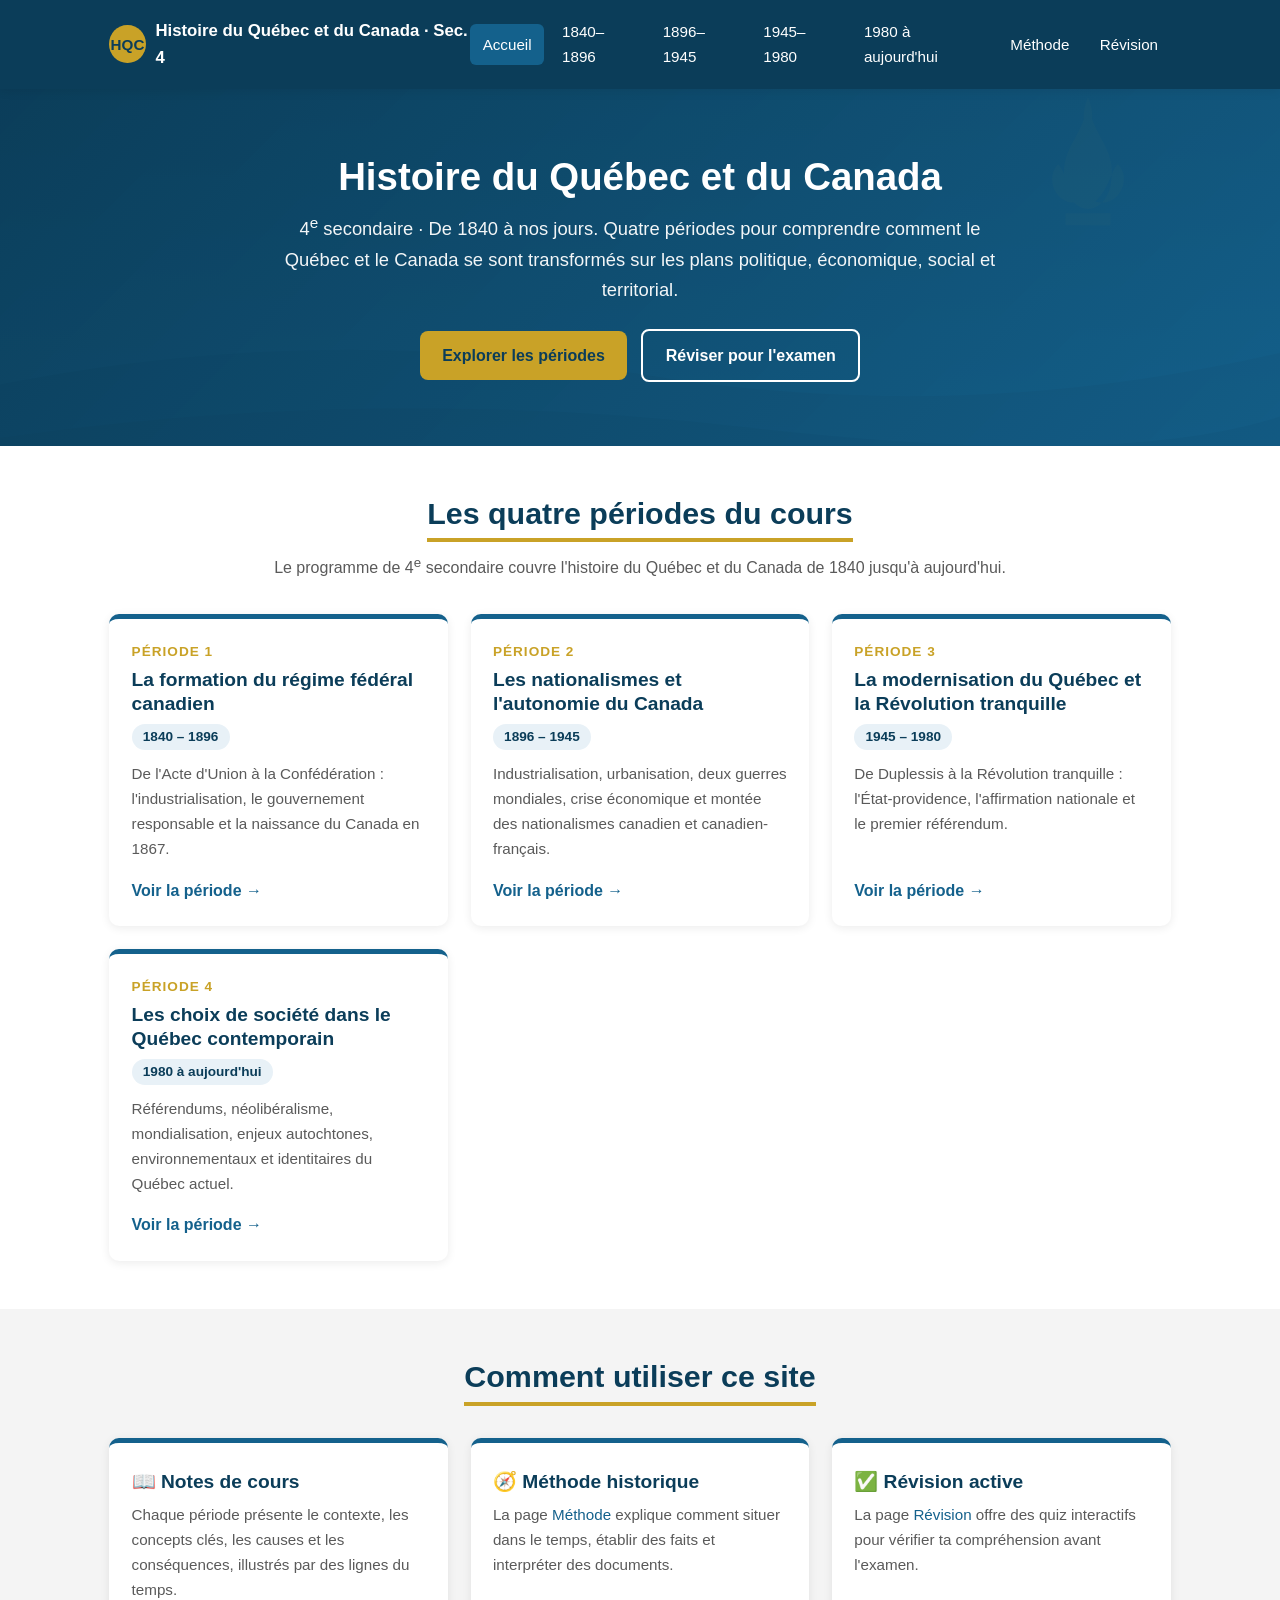
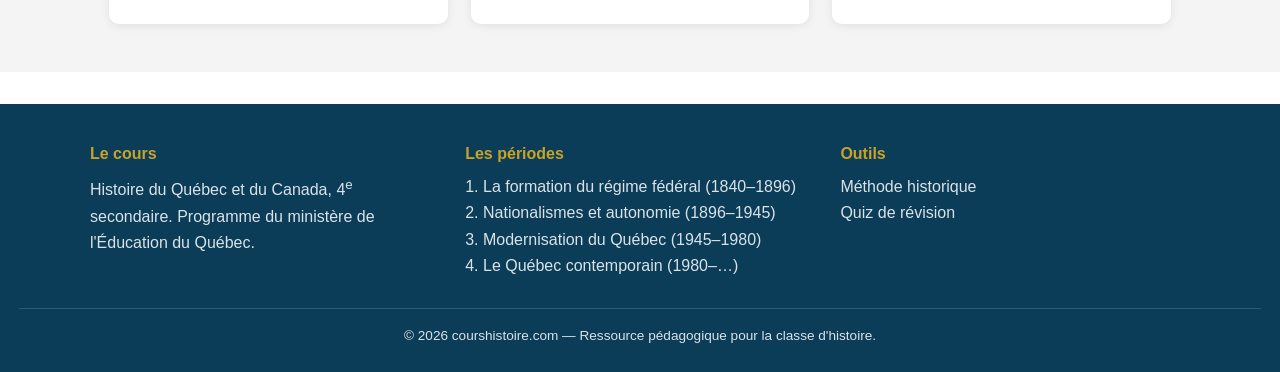
==== index.html @ 973d39aa "Build complete Secondaire 4 history course website Add a full static site for the "Histoire du Québe" ====
<!DOCTYPE html>
<html lang="fr-CA">
<head>
  <meta charset="UTF-8" />
  <meta name="viewport" content="width=device-width, initial-scale=1.0" />
  <title>Histoire du Québec et du Canada — Secondaire 4</title>
  <meta name="description" content="Site de cours d'Histoire du Québec et du Canada de 4e secondaire : les quatre périodes de 1840 à aujourd'hui, notes de cours, lignes du temps et quiz de révision." />
  <link rel="stylesheet" href="css/style.css" />
</head>
<body>
  <header class="site-header">
    <nav class="barre-nav" aria-label="Navigation principale">
      <a href="index.html" class="logo">
        <span class="ecusson">HQC</span>
        <span>Histoire du Québec et du Canada · Sec. 4</span>
      </a>
      <button class="btn-menu" aria-label="Ouvrir le menu" aria-expanded="false">☰</button>
      <ul class="menu">
        <li><a href="index.html" class="actif">Accueil</a></li>
        <li><a href="pages/periode-1.html">1840–1896</a></li>
        <li><a href="pages/periode-2.html">1896–1945</a></li>
        <li><a href="pages/periode-3.html">1945–1980</a></li>
        <li><a href="pages/periode-4.html">1980 à aujourd'hui</a></li>
        <li><a href="pages/methode.html">Méthode</a></li>
        <li><a href="pages/revision.html">Révision</a></li>
      </ul>
    </nav>
  </header>

  <main>
    <section class="hero">
      <div class="contenu">
        <h1>Histoire du Québec et du Canada</h1>
        <p>4<sup>e</sup> secondaire · De 1840 à nos jours. Quatre périodes pour comprendre comment le Québec et le Canada se sont transformés sur les plans politique, économique, social et territorial.</p>
        <a href="#periodes" class="btn">Explorer les périodes</a>
        <a href="pages/revision.html" class="btn btn-secondaire">Réviser pour l'examen</a>
      </div>
    </section>

    <section id="periodes">
      <div class="contenu">
        <div class="section-titre">
          <h2>Les quatre périodes du cours</h2>
          <p>Le programme de 4<sup>e</sup> secondaire couvre l'histoire du Québec et du Canada de 1840 jusqu'à aujourd'hui.</p>
        </div>

        <div class="grille-periodes">
          <article class="carte-periode">
            <div class="corps">
              <span class="numero">Période 1</span>
              <h3>La formation du régime fédéral canadien</h3>
              <span class="annees">1840 – 1896</span>
              <p>De l'Acte d'Union à la Confédération : l'industrialisation, le gouvernement responsable et la naissance du Canada en 1867.</p>
              <a class="lien-carte" href="pages/periode-1.html">Voir la période →</a>
            </div>
          </article>

          <article class="carte-periode">
            <div class="corps">
              <span class="numero">Période 2</span>
              <h3>Les nationalismes et l'autonomie du Canada</h3>
              <span class="annees">1896 – 1945</span>
              <p>Industrialisation, urbanisation, deux guerres mondiales, crise économique et montée des nationalismes canadien et canadien-français.</p>
              <a class="lien-carte" href="pages/periode-2.html">Voir la période →</a>
            </div>
          </article>

          <article class="carte-periode">
            <div class="corps">
              <span class="numero">Période 3</span>
              <h3>La modernisation du Québec et la Révolution tranquille</h3>
              <span class="annees">1945 – 1980</span>
              <p>De Duplessis à la Révolution tranquille : l'État-providence, l'affirmation nationale et le premier référendum.</p>
              <a class="lien-carte" href="pages/periode-3.html">Voir la période →</a>
            </div>
          </article>

          <article class="carte-periode">
            <div class="corps">
              <span class="numero">Période 4</span>
              <h3>Les choix de société dans le Québec contemporain</h3>
              <span class="annees">1980 à aujourd'hui</span>
              <p>Référendums, néolibéralisme, mondialisation, enjeux autochtones, environnementaux et identitaires du Québec actuel.</p>
              <a class="lien-carte" href="pages/periode-4.html">Voir la période →</a>
            </div>
          </article>
        </div>
      </div>
    </section>

    <section class="bg-clair">
      <div class="contenu">
        <div class="section-titre">
          <h2>Comment utiliser ce site</h2>
        </div>
        <div class="grille-periodes">
          <article class="carte-periode">
            <div class="corps">
              <h3>📖 Notes de cours</h3>
              <p>Chaque période présente le contexte, les concepts clés, les causes et les conséquences, illustrés par des lignes du temps.</p>
            </div>
          </article>
          <article class="carte-periode">
            <div class="corps">
              <h3>🧭 Méthode historique</h3>
              <p>La page <a href="pages/methode.html">Méthode</a> explique comment situer dans le temps, établir des faits et interpréter des documents.</p>
            </div>
          </article>
          <article class="carte-periode">
            <div class="corps">
              <h3>✅ Révision active</h3>
              <p>La page <a href="pages/revision.html">Révision</a> offre des quiz interactifs pour vérifier ta compréhension avant l'examen.</p>
            </div>
          </article>
        </div>
      </div>
    </section>
  </main>

  <footer class="site-footer">
    <div class="footer-grille">
      <div>
        <h4>Le cours</h4>
        <p>Histoire du Québec et du Canada, 4<sup>e</sup> secondaire. Programme du ministère de l'Éducation du Québec.</p>
      </div>
      <div>
        <h4>Les périodes</h4>
        <ul>
          <li><a href="pages/periode-1.html">1. La formation du régime fédéral (1840–1896)</a></li>
          <li><a href="pages/periode-2.html">2. Nationalismes et autonomie (1896–1945)</a></li>
          <li><a href="pages/periode-3.html">3. Modernisation du Québec (1945–1980)</a></li>
          <li><a href="pages/periode-4.html">4. Le Québec contemporain (1980–…)</a></li>
        </ul>
      </div>
      <div>
        <h4>Outils</h4>
        <ul>
          <li><a href="pages/methode.html">Méthode historique</a></li>
          <li><a href="pages/revision.html">Quiz de révision</a></li>
        </ul>
      </div>
    </div>
    <p class="copyright">© <span class="annee-courante">2026</span> courshistoire.com — Ressource pédagogique pour la classe d'histoire.</p>
  </footer>

  <script src="js/main.js"></script>
</body>
</html>
---- css/style.css ----
/* ===================================================================
   Histoire du Québec et du Canada — Secondaire 4
   Feuille de style principale
   =================================================================== */

:root {
  --bleu-fonce: #0b3d59;
  --bleu: #14618c;
  --bleu-clair: #e8f1f7;
  --or: #c9a227;
  --rouge: #9b2226;
  --gris-fonce: #2b2b2b;
  --gris: #5a5a5a;
  --gris-clair: #f4f4f4;
  --blanc: #ffffff;
  --ombre: 0 2px 10px rgba(0, 0, 0, 0.08);
  --rayon: 10px;
  --largeur-max: 1100px;
  --transition: 0.2s ease;
}

* {
  box-sizing: border-box;
  margin: 0;
  padding: 0;
}

html {
  scroll-behavior: smooth;
}

body {
  font-family: "Segoe UI", Tahoma, Geneva, Verdana, sans-serif;
  color: var(--gris-fonce);
  line-height: 1.65;
  background: var(--blanc);
}

img {
  max-width: 100%;
  height: auto;
  display: block;
}

a {
  color: var(--bleu);
  text-decoration: none;
  transition: color var(--transition);
}

a:hover {
  color: var(--bleu-fonce);
  text-decoration: underline;
}

h1, h2, h3, h4 {
  line-height: 1.25;
  color: var(--bleu-fonce);
}

.contenu {
  width: 100%;
  max-width: var(--largeur-max);
  margin: 0 auto;
  padding: 0 1.2rem;
}

/* ---------- En-tête et navigation ---------- */
.site-header {
  background: var(--bleu-fonce);
  color: var(--blanc);
  position: sticky;
  top: 0;
  z-index: 100;
  box-shadow: var(--ombre);
}

.barre-nav {
  display: flex;
  align-items: center;
  justify-content: space-between;
  padding: 0.7rem 1.2rem;
  max-width: var(--largeur-max);
  margin: 0 auto;
}

.logo {
  display: flex;
  align-items: center;
  gap: 0.6rem;
  color: var(--blanc);
  font-weight: 700;
  font-size: 1.05rem;
}

.logo:hover {
  text-decoration: none;
  color: var(--or);
}

.logo .ecusson {
  background: var(--or);
  color: var(--bleu-fonce);
  width: 38px;
  height: 38px;
  border-radius: 50%;
  display: grid;
  place-items: center;
  font-weight: 800;
  font-size: 0.95rem;
}

.menu {
  list-style: none;
  display: flex;
  gap: 0.3rem;
  align-items: center;
}

.menu a {
  color: var(--blanc);
  padding: 0.5rem 0.8rem;
  border-radius: 6px;
  font-size: 0.95rem;
  display: block;
}

.menu a:hover,
.menu a.actif {
  background: var(--bleu);
  text-decoration: none;
  color: var(--blanc);
}

.btn-menu {
  display: none;
  background: none;
  border: 2px solid rgba(255, 255, 255, 0.5);
  color: var(--blanc);
  font-size: 1.4rem;
  border-radius: 6px;
  padding: 0.2rem 0.6rem;
  cursor: pointer;
}

/* ---------- Bannière / hero ---------- */
.hero {
  background: linear-gradient(135deg, rgba(11, 61, 89, 0.92), rgba(20, 97, 140, 0.85)),
    url("../images/hero.svg") center/cover no-repeat;
  color: var(--blanc);
  padding: 4rem 1.2rem;
  text-align: center;
}

.hero h1 {
  color: var(--blanc);
  font-size: 2.4rem;
  margin-bottom: 0.6rem;
}

.hero p {
  font-size: 1.15rem;
  max-width: 720px;
  margin: 0 auto 1.5rem;
  opacity: 0.95;
}

.btn {
  display: inline-block;
  background: var(--or);
  color: var(--bleu-fonce);
  font-weight: 700;
  padding: 0.7rem 1.4rem;
  border-radius: 8px;
  transition: transform var(--transition), background var(--transition);
}

.btn:hover {
  background: #d9b22f;
  color: var(--bleu-fonce);
  text-decoration: none;
  transform: translateY(-2px);
}

.btn-secondaire {
  background: transparent;
  color: var(--blanc);
  border: 2px solid var(--blanc);
  margin-left: 0.6rem;
}

.btn-secondaire:hover {
  background: var(--blanc);
  color: var(--bleu-fonce);
}

/* ---------- Sections ---------- */
section {
  padding: 3rem 0;
}

.section-titre {
  text-align: center;
  margin-bottom: 2rem;
}

.section-titre h2 {
  font-size: 1.9rem;
  display: inline-block;
  padding-bottom: 0.4rem;
  border-bottom: 4px solid var(--or);
}

.section-titre p {
  color: var(--gris);
  margin-top: 0.6rem;
}

.bg-clair {
  background: var(--gris-clair);
}

/* ---------- Grille de cartes de périodes ---------- */
.grille-periodes {
  display: grid;
  grid-template-columns: repeat(auto-fit, minmax(250px, 1fr));
  gap: 1.4rem;
}

.carte-periode {
  background: var(--blanc);
  border-radius: var(--rayon);
  box-shadow: var(--ombre);
  overflow: hidden;
  display: flex;
  flex-direction: column;
  border-top: 5px solid var(--bleu);
  transition: transform var(--transition), box-shadow var(--transition);
}

.carte-periode:hover {
  transform: translateY(-5px);
  box-shadow: 0 8px 22px rgba(0, 0, 0, 0.14);
}

.carte-periode .numero {
  font-size: 0.85rem;
  font-weight: 700;
  color: var(--or);
  text-transform: uppercase;
  letter-spacing: 1px;
}

.carte-periode .corps {
  padding: 1.4rem;
  flex: 1;
  display: flex;
  flex-direction: column;
}

.carte-periode h3 {
  margin: 0.3rem 0 0.5rem;
  font-size: 1.2rem;
}

.carte-periode .annees {
  background: var(--bleu-clair);
  color: var(--bleu-fonce);
  font-weight: 700;
  border-radius: 20px;
  padding: 0.1rem 0.7rem;
  font-size: 0.85rem;
  align-self: flex-start;
  margin-bottom: 0.7rem;
}

.carte-periode p {
  color: var(--gris);
  font-size: 0.95rem;
  flex: 1;
}

.carte-periode .lien-carte {
  margin-top: 1rem;
  font-weight: 700;
}

/* ---------- Page de période ---------- */
.entete-periode {
  background: var(--bleu);
  color: var(--blanc);
  padding: 2.5rem 1.2rem;
}

.entete-periode .contenu {
  max-width: var(--largeur-max);
}

.entete-periode .annees {
  display: inline-block;
  background: var(--or);
  color: var(--bleu-fonce);
  font-weight: 700;
  border-radius: 20px;
  padding: 0.15rem 0.9rem;
  margin-bottom: 0.6rem;
}

.entete-periode h1 {
  color: var(--blanc);
  font-size: 2rem;
}

.fil-ariane {
  font-size: 0.85rem;
  color: rgba(255, 255, 255, 0.85);
  margin-bottom: 0.8rem;
}

.fil-ariane a {
  color: rgba(255, 255, 255, 0.85);
}

/* Mise en page contenu + sommaire latéral */
.layout-cours {
  display: grid;
  grid-template-columns: 240px 1fr;
  gap: 2.2rem;
  align-items: start;
  padding-top: 2.5rem;
  padding-bottom: 3rem;
}

.sommaire {
  position: sticky;
  top: 80px;
  background: var(--gris-clair);
  border-radius: var(--rayon);
  padding: 1.2rem;
  font-size: 0.92rem;
}

.sommaire h4 {
  margin-bottom: 0.6rem;
  text-transform: uppercase;
  font-size: 0.8rem;
  letter-spacing: 1px;
  color: var(--gris);
}

.sommaire ol {
  list-style: none;
  counter-reset: item;
}

.sommaire li {
  counter-increment: item;
  margin-bottom: 0.4rem;
}

.sommaire li a::before {
  content: counter(item) ". ";
  color: var(--or);
  font-weight: 700;
}

.article-cours h2 {
  font-size: 1.5rem;
  margin: 2rem 0 0.8rem;
  padding-bottom: 0.3rem;
  border-bottom: 2px solid var(--bleu-clair);
}

.article-cours h2:first-child {
  margin-top: 0;
}

.article-cours h3 {
  font-size: 1.15rem;
  margin: 1.4rem 0 0.5rem;
  color: var(--bleu);
}

.article-cours p {
  margin-bottom: 1rem;
}

.article-cours ul,
.article-cours ol {
  margin: 0 0 1rem 1.4rem;
}

.article-cours li {
  margin-bottom: 0.4rem;
}

/* Encadrés pédagogiques */
.encadre {
  border-radius: var(--rayon);
  padding: 1.1rem 1.3rem;
  margin: 1.4rem 0;
  border-left: 5px solid var(--bleu);
  background: var(--bleu-clair);
}

.encadre.concept {
  border-left-color: var(--or);
  background: #fdf6e3;
}

.encadre.attention {
  border-left-color: var(--rouge);
  background: #fbeaea;
}

.encadre .titre-encadre {
  font-weight: 700;
  display: block;
  margin-bottom: 0.3rem;
  color: var(--bleu-fonce);
}

/* Tableau */
.tableau-wrap {
  overflow-x: auto;
  margin: 1.4rem 0;
}

table {
  width: 100%;
  border-collapse: collapse;
  font-size: 0.95rem;
  min-width: 480px;
}

table caption {
  text-align: left;
  font-weight: 700;
  color: var(--bleu-fonce);
  margin-bottom: 0.5rem;
}

th, td {
  border: 1px solid #d8d8d8;
  padding: 0.6rem 0.8rem;
  text-align: left;
  vertical-align: top;
}

thead th {
  background: var(--bleu-fonce);
  color: var(--blanc);
}

tbody tr:nth-child(even) {
  background: var(--gris-clair);
}

/* Ligne du temps */
.ligne-temps {
  list-style: none;
  margin: 1.5rem 0;
  padding-left: 1.2rem;
  border-left: 3px solid var(--bleu);
}

.ligne-temps li {
  position: relative;
  padding: 0 0 1.1rem 1.4rem;
}

.ligne-temps li::before {
  content: "";
  position: absolute;
  left: -1.62rem;
  top: 0.35rem;
  width: 14px;
  height: 14px;
  border-radius: 50%;
  background: var(--or);
  border: 3px solid var(--blanc);
  box-shadow: 0 0 0 2px var(--bleu);
}

.ligne-temps .date {
  font-weight: 700;
  color: var(--bleu-fonce);
  margin-right: 0.4rem;
}

/* Navigation entre périodes */
.nav-periodes {
  display: flex;
  justify-content: space-between;
  gap: 1rem;
  margin: 2.5rem 0 1rem;
  flex-wrap: wrap;
}

.nav-periodes a {
  background: var(--gris-clair);
  border-radius: var(--rayon);
  padding: 0.9rem 1.2rem;
  flex: 1;
  min-width: 220px;
}

.nav-periodes a:hover {
  background: var(--bleu-clair);
  text-decoration: none;
}

.nav-periodes .sens {
  display: block;
  font-size: 0.8rem;
  color: var(--gris);
  text-transform: uppercase;
  letter-spacing: 1px;
}

.nav-periodes .suivant {
  text-align: right;
}

/* ---------- Quiz / révision ---------- */
.quiz {
  background: var(--blanc);
  border-radius: var(--rayon);
  box-shadow: var(--ombre);
  padding: 1.6rem;
  margin: 1.5rem 0;
}

.question {
  margin-bottom: 1.4rem;
  padding-bottom: 1.2rem;
  border-bottom: 1px solid #eee;
}

.question:last-child {
  border-bottom: none;
  margin-bottom: 0;
}

.question p.enonce {
  font-weight: 700;
  margin-bottom: 0.6rem;
}

.options {
  list-style: none;
  display: grid;
  gap: 0.5rem;
}

.options button {
  width: 100%;
  text-align: left;
  background: var(--gris-clair);
  border: 2px solid transparent;
  border-radius: 8px;
  padding: 0.6rem 0.9rem;
  font-size: 0.95rem;
  cursor: pointer;
  transition: var(--transition);
  font-family: inherit;
}

.options button:hover {
  border-color: var(--bleu);
}

.options button.bon {
  background: #d8f0dd;
  border-color: #2e7d32;
  color: #1b5e20;
  font-weight: 700;
}

.options button.mauvais {
  background: #fbeaea;
  border-color: var(--rouge);
  color: var(--rouge);
}

.retour-quiz {
  margin-top: 0.6rem;
  font-size: 0.9rem;
  color: var(--gris);
  min-height: 1.2rem;
}

/* ---------- Pied de page ---------- */
.site-footer {
  background: var(--bleu-fonce);
  color: rgba(255, 255, 255, 0.85);
  padding: 2.5rem 1.2rem 1.5rem;
  margin-top: 2rem;
}

.footer-grille {
  display: grid;
  grid-template-columns: repeat(auto-fit, minmax(220px, 1fr));
  gap: 1.6rem;
  max-width: var(--largeur-max);
  margin: 0 auto;
}

.site-footer h4 {
  color: var(--or);
  margin-bottom: 0.6rem;
}

.site-footer ul {
  list-style: none;
}

.site-footer a {
  color: rgba(255, 255, 255, 0.85);
}

.site-footer a:hover {
  color: var(--blanc);
}

.copyright {
  text-align: center;
  margin-top: 1.8rem;
  padding-top: 1rem;
  border-top: 1px solid rgba(255, 255, 255, 0.15);
  font-size: 0.85rem;
}

/* ---------- Responsive ---------- */
@media (max-width: 860px) {
  .layout-cours {
    grid-template-columns: 1fr;
  }
  .sommaire {
    position: static;
  }
}

@media (max-width: 720px) {
  .btn-menu {
    display: block;
  }
  .menu {
    display: none;
    position: absolute;
    top: 100%;
    left: 0;
    right: 0;
    flex-direction: column;
    background: var(--bleu-fonce);
    padding: 0.6rem 1.2rem 1rem;
    gap: 0.2rem;
  }
  .menu.ouvert {
    display: flex;
  }
  .menu a {
    padding: 0.7rem 0.6rem;
  }
  .hero h1 {
    font-size: 1.8rem;
  }
  .btn-secondaire {
    margin-left: 0;
    margin-top: 0.6rem;
  }
}
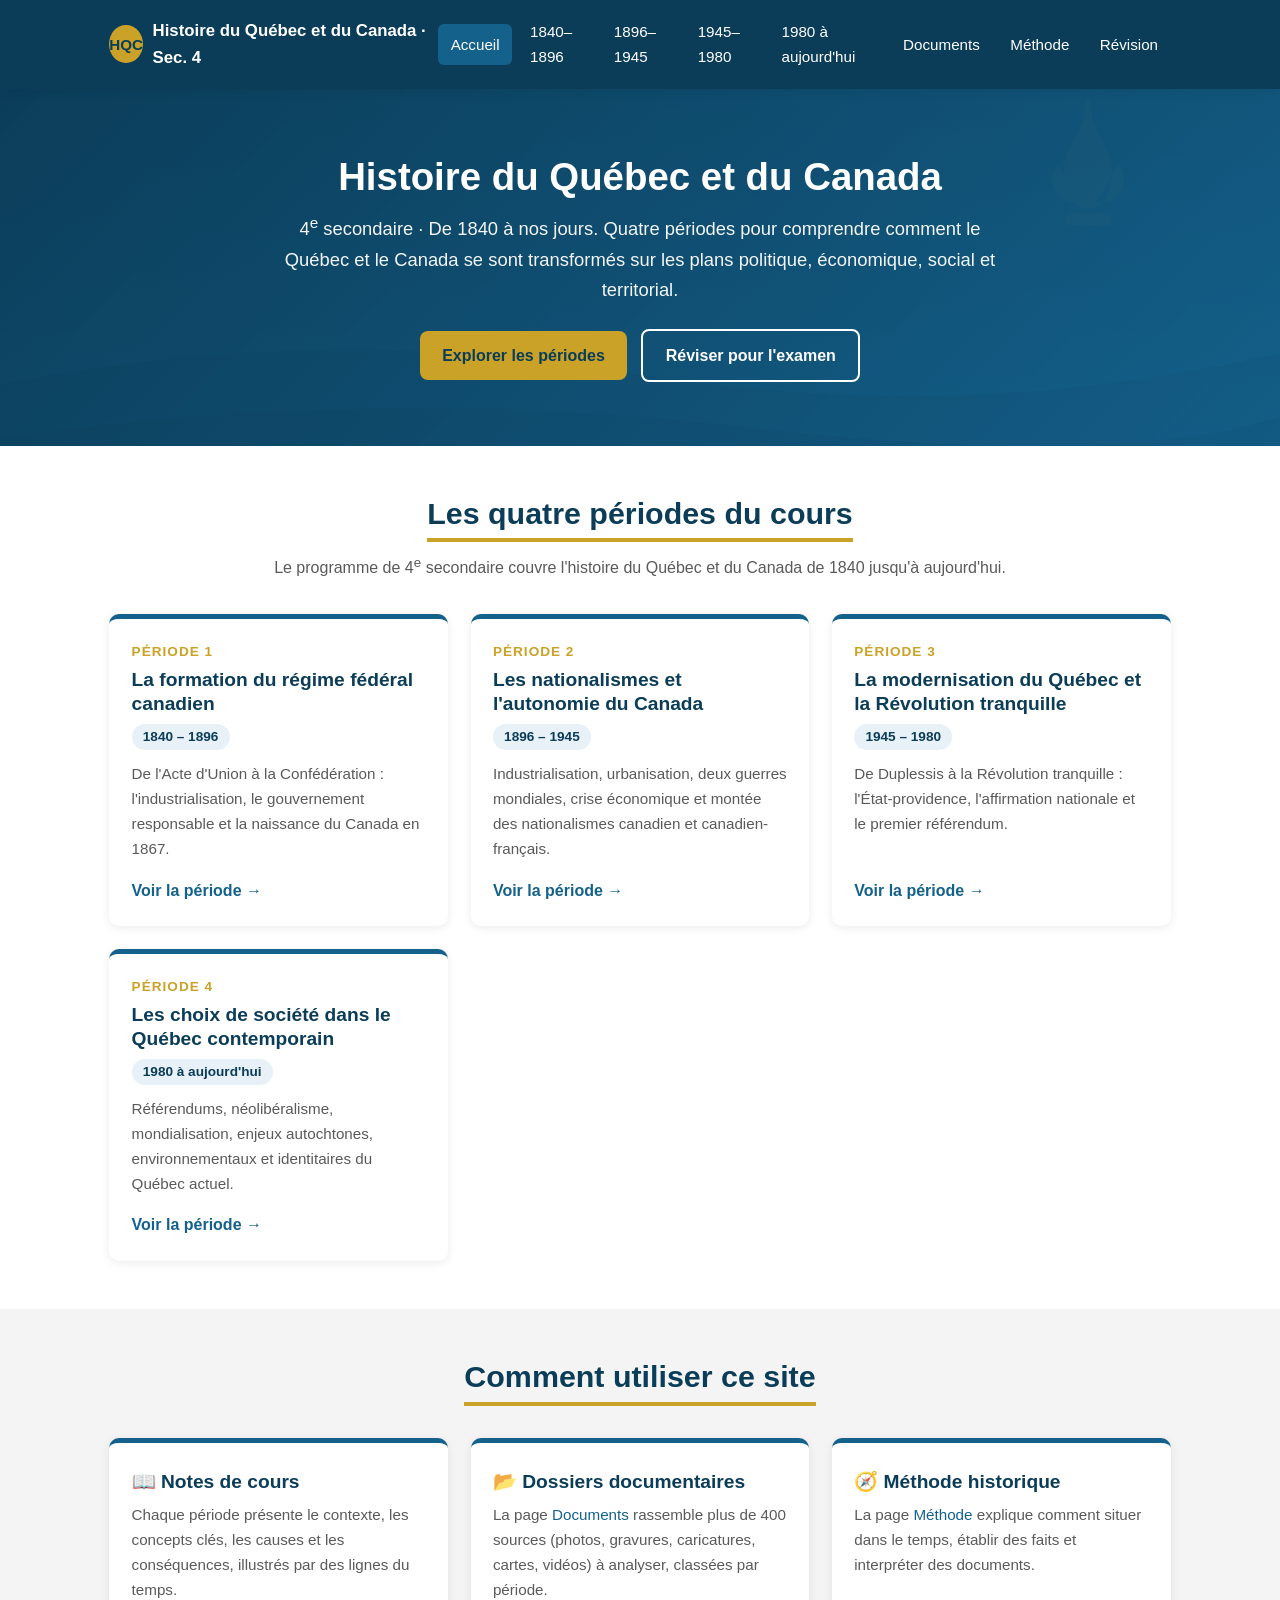
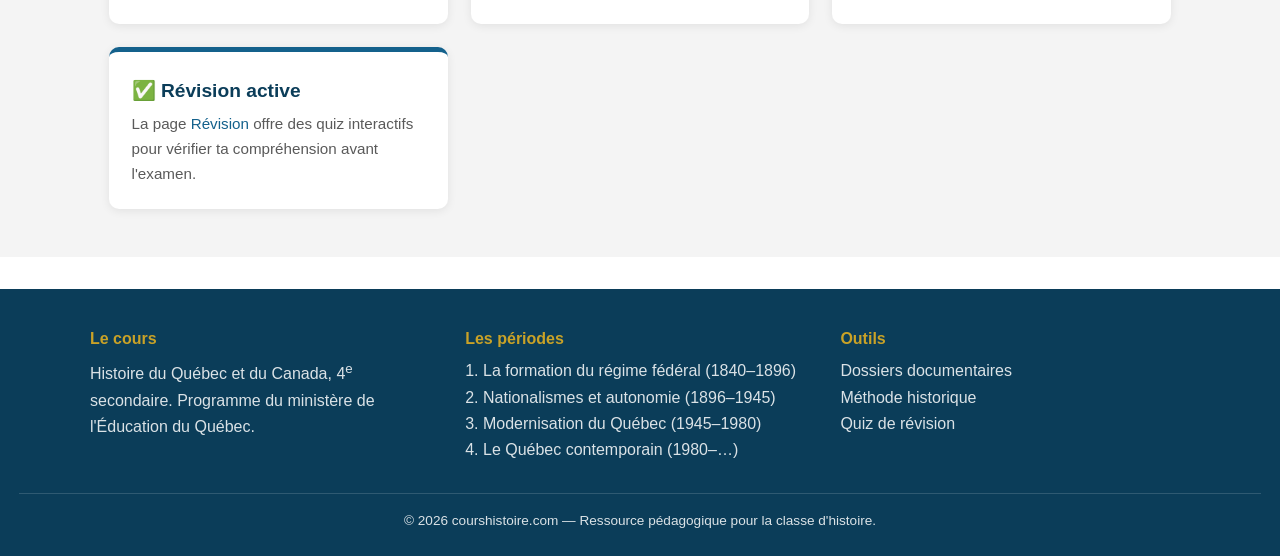
==== commit 96a9416a: "Add document galleries (435 RÉCITUS sources) generated from JSON - Build a "Dossiers documentaires" " ====
--- a/index.html
+++ b/index.html
@@ -21,6 +21,7 @@
         <li><a href="pages/periode-2.html">1896–1945</a></li>
         <li><a href="pages/periode-3.html">1945–1980</a></li>
         <li><a href="pages/periode-4.html">1980 à aujourd'hui</a></li>
+        <li><a href="pages/documents.html">Documents</a></li>
         <li><a href="pages/methode.html">Méthode</a></li>
         <li><a href="pages/revision.html">Révision</a></li>
       </ul>
@@ -102,6 +103,12 @@
           </article>
           <article class="carte-periode">
             <div class="corps">
+              <h3>📂 Dossiers documentaires</h3>
+              <p>La page <a href="pages/documents.html">Documents</a> rassemble plus de 400 sources (photos, gravures, caricatures, cartes, vidéos) à analyser, classées par période.</p>
+            </div>
+          </article>
+          <article class="carte-periode">
+            <div class="corps">
               <h3>🧭 Méthode historique</h3>
               <p>La page <a href="pages/methode.html">Méthode</a> explique comment situer dans le temps, établir des faits et interpréter des documents.</p>
             </div>
@@ -135,6 +142,7 @@
       <div>
         <h4>Outils</h4>
         <ul>
+          <li><a href="pages/documents.html">Dossiers documentaires</a></li>
           <li><a href="pages/methode.html">Méthode historique</a></li>
           <li><a href="pages/revision.html">Quiz de révision</a></li>
         </ul>
--- a/css/style.css
+++ b/css/style.css
@@ -670,3 +670,268 @@
     margin-top: 0.6rem;
   }
 }
+
+/* ---------- Figures et images (sources BAnQ, domaine public) ---------- */
+.figure {
+  margin: 1.6rem 0;
+  background: var(--blanc);
+  border: 1px solid #e3e3e3;
+  border-radius: var(--rayon);
+  overflow: hidden;
+  box-shadow: var(--ombre);
+}
+
+.figure img {
+  width: 100%;
+  height: auto;
+  display: block;
+  background: var(--bleu-clair);
+}
+
+.figure figcaption {
+  padding: 0.7rem 1rem;
+  font-size: 0.9rem;
+  color: var(--gris-fonce);
+  border-top: 3px solid var(--or);
+}
+
+.figure figcaption .source {
+  display: block;
+  margin-top: 0.3rem;
+  font-size: 0.8rem;
+  color: var(--gris);
+  font-style: italic;
+}
+
+.figure figcaption .source a {
+  color: var(--gris);
+}
+
+/* Deux figures côte à côte sur grand écran */
+.figures-2 {
+  display: grid;
+  grid-template-columns: 1fr 1fr;
+  gap: 1.2rem;
+}
+
+.figures-2 .figure {
+  margin: 1.6rem 0 0;
+}
+
+@media (max-width: 640px) {
+  .figures-2 {
+    grid-template-columns: 1fr;
+  }
+}
+
+/* ---------- « Façons de répondre » (opérations intellectuelles) ---------- */
+.facon {
+  border: 2px solid var(--bleu);
+  border-radius: var(--rayon);
+  margin: 1.4rem 0;
+  overflow: hidden;
+}
+
+.facon .facon-titre {
+  background: var(--bleu);
+  color: var(--blanc);
+  font-weight: 700;
+  padding: 0.6rem 1rem;
+  display: flex;
+  align-items: center;
+  gap: 0.5rem;
+}
+
+.facon .facon-titre::before {
+  content: "✍";
+  font-size: 1.1rem;
+}
+
+.facon .facon-corps {
+  padding: 1rem 1.2rem;
+}
+
+.facon .facon-corps p:last-child {
+  margin-bottom: 0;
+}
+
+/* Amorces de phrases / mots-clés à réutiliser dans une réponse */
+.amorces {
+  list-style: none;
+  margin: 0.6rem 0 0 !important;
+  padding: 0;
+  display: flex;
+  flex-wrap: wrap;
+  gap: 0.5rem;
+}
+
+.amorces li {
+  background: var(--bleu-clair);
+  color: var(--bleu-fonce);
+  border-radius: 6px;
+  padding: 0.3rem 0.7rem;
+  font-size: 0.9rem;
+  margin: 0 !important;
+}
+
+/* Exemple de réponse modèle */
+.reponse-modele {
+  background: #f0f7f1;
+  border-left: 5px solid #2e7d32;
+  border-radius: 8px;
+  padding: 0.8rem 1rem;
+  margin-top: 0.8rem;
+}
+
+.reponse-modele .etiquette {
+  display: block;
+  font-weight: 700;
+  color: #1b5e20;
+  font-size: 0.8rem;
+  text-transform: uppercase;
+  letter-spacing: 1px;
+  margin-bottom: 0.3rem;
+}
+
+/* ---------- Dossiers et galerie de documents ---------- */
+.dossier {
+  margin: 2.4rem 0;
+}
+
+.dossier > h3 {
+  font-size: 1.25rem;
+  color: var(--bleu-fonce);
+  background: var(--bleu-clair);
+  border-left: 5px solid var(--or);
+  padding: 0.6rem 0.9rem;
+  border-radius: 0 8px 8px 0;
+  margin-bottom: 1.2rem;
+}
+
+.dossier .compte-docs {
+  font-size: 0.85rem;
+  font-weight: 400;
+  color: var(--gris);
+}
+
+.doc-grid {
+  display: grid;
+  grid-template-columns: repeat(auto-fill, minmax(240px, 1fr));
+  gap: 1.2rem;
+}
+
+.doc-carte {
+  background: var(--blanc);
+  border: 1px solid #e3e3e3;
+  border-radius: var(--rayon);
+  box-shadow: var(--ombre);
+  overflow: hidden;
+  display: flex;
+  flex-direction: column;
+  transition: transform var(--transition), box-shadow var(--transition);
+}
+
+.doc-carte:hover {
+  transform: translateY(-4px);
+  box-shadow: 0 8px 20px rgba(0, 0, 0, 0.13);
+}
+
+.doc-carte .vignette {
+  position: relative;
+  display: block;
+  background: #11314a;
+  line-height: 0;
+}
+
+.doc-carte .vignette img {
+  width: 100%;
+  height: 190px;
+  object-fit: contain;
+  background: #11314a;
+}
+
+/* Pastille « voir en grand » */
+.doc-carte .vignette::after {
+  content: "⤢";
+  position: absolute;
+  bottom: 8px;
+  right: 8px;
+  background: rgba(0, 0, 0, 0.6);
+  color: #fff;
+  font-size: 0.85rem;
+  width: 28px;
+  height: 28px;
+  border-radius: 50%;
+  display: grid;
+  place-items: center;
+  opacity: 0;
+  transition: opacity var(--transition);
+}
+
+.doc-carte:hover .vignette::after {
+  opacity: 1;
+}
+
+/* Bouton lecture pour les vidéos */
+.doc-carte.video .vignette::before {
+  content: "▶";
+  position: absolute;
+  top: 50%;
+  left: 50%;
+  transform: translate(-50%, -50%);
+  background: rgba(155, 34, 38, 0.9);
+  color: #fff;
+  width: 54px;
+  height: 54px;
+  border-radius: 50%;
+  display: grid;
+  place-items: center;
+  font-size: 1.3rem;
+  padding-left: 4px;
+}
+
+.doc-corps {
+  padding: 0.85rem 1rem;
+  display: flex;
+  flex-direction: column;
+  flex: 1;
+}
+
+.doc-corps h4 {
+  font-size: 1rem;
+  margin-bottom: 0.35rem;
+  color: var(--bleu-fonce);
+}
+
+.doc-source {
+  font-size: 0.78rem;
+  color: var(--gris);
+  font-style: italic;
+  margin-bottom: 0.5rem;
+}
+
+.doc-extrait {
+  font-size: 0.85rem;
+  color: var(--gris-fonce);
+  display: -webkit-box;
+  -webkit-line-clamp: 4;
+  -webkit-box-orient: vertical;
+  overflow: hidden;
+}
+
+.doc-extrait details {
+  -webkit-line-clamp: none;
+}
+
+/* Sommaire des dossiers (page hub et haut de page) */
+.liste-dossiers {
+  columns: 2;
+  column-gap: 2rem;
+  margin: 1rem 0 0 1.2rem;
+}
+
+@media (max-width: 600px) {
+  .liste-dossiers {
+    columns: 1;
+  }
+}
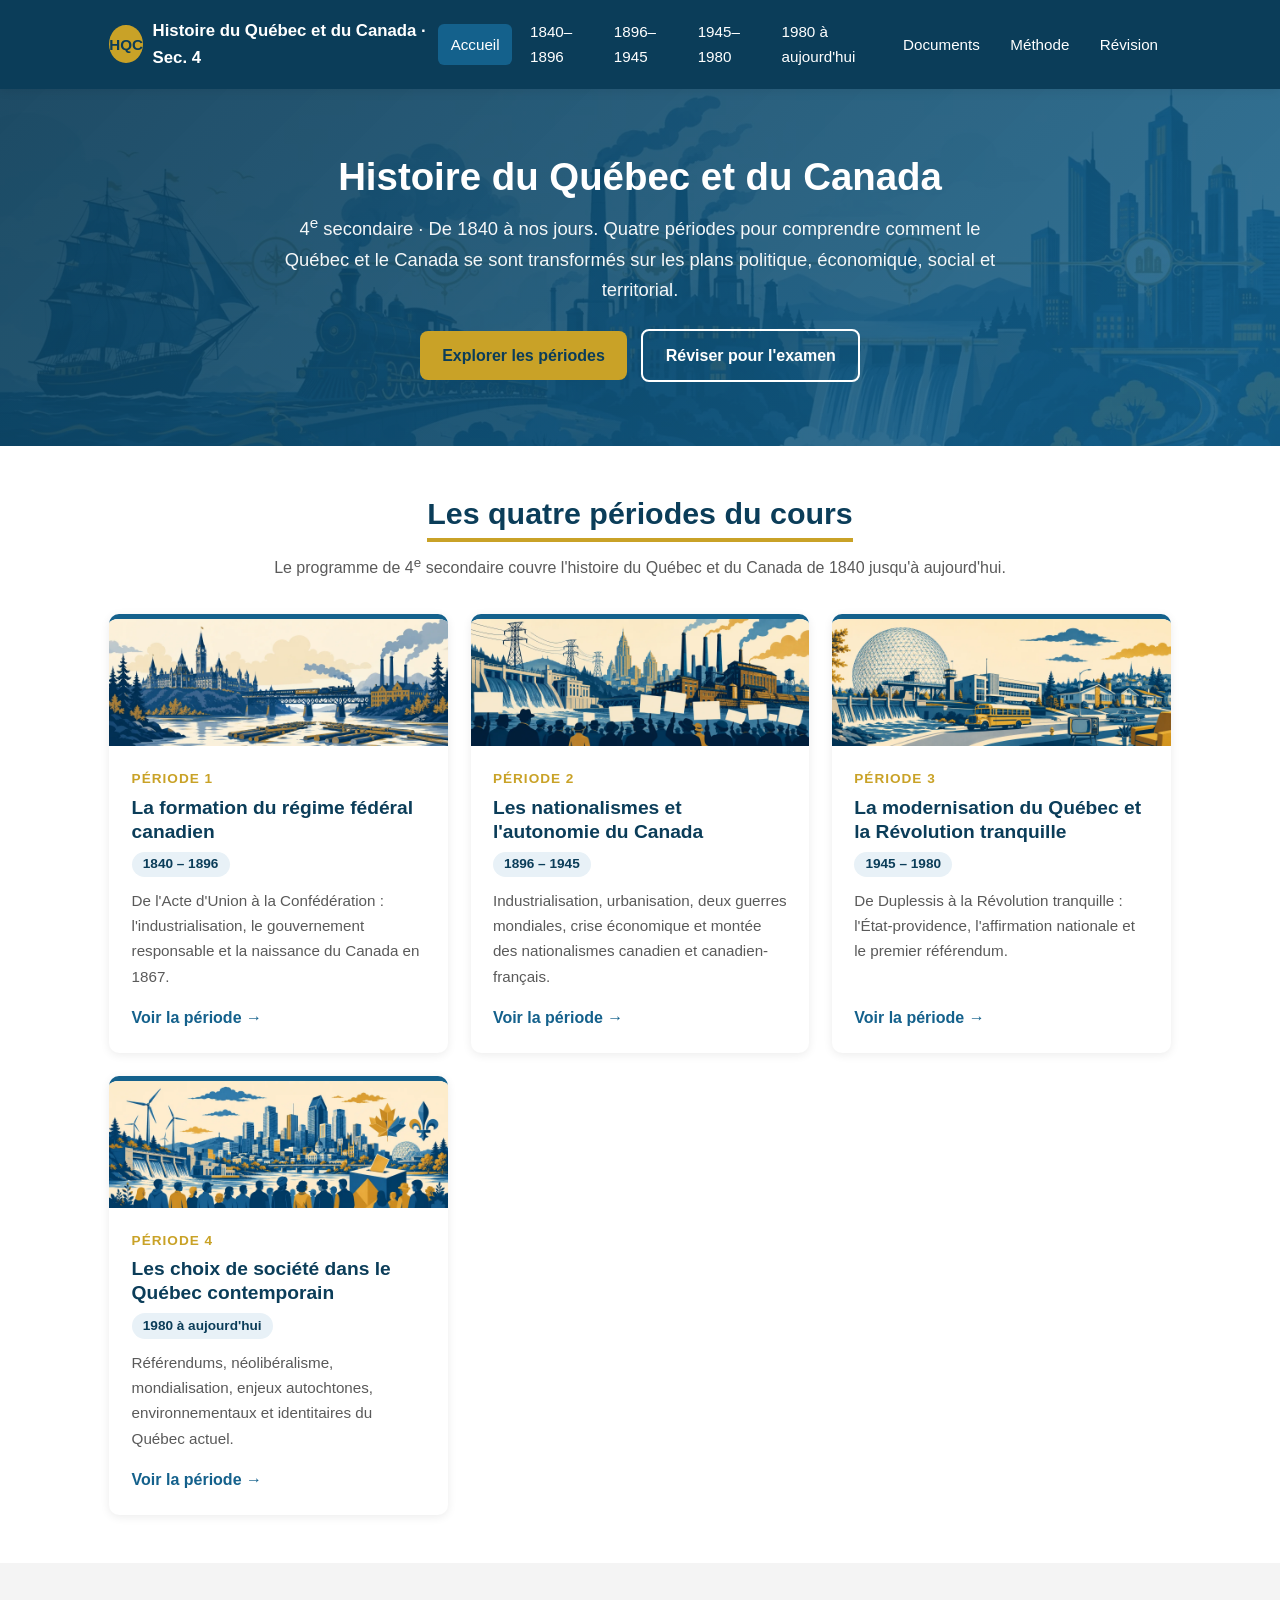
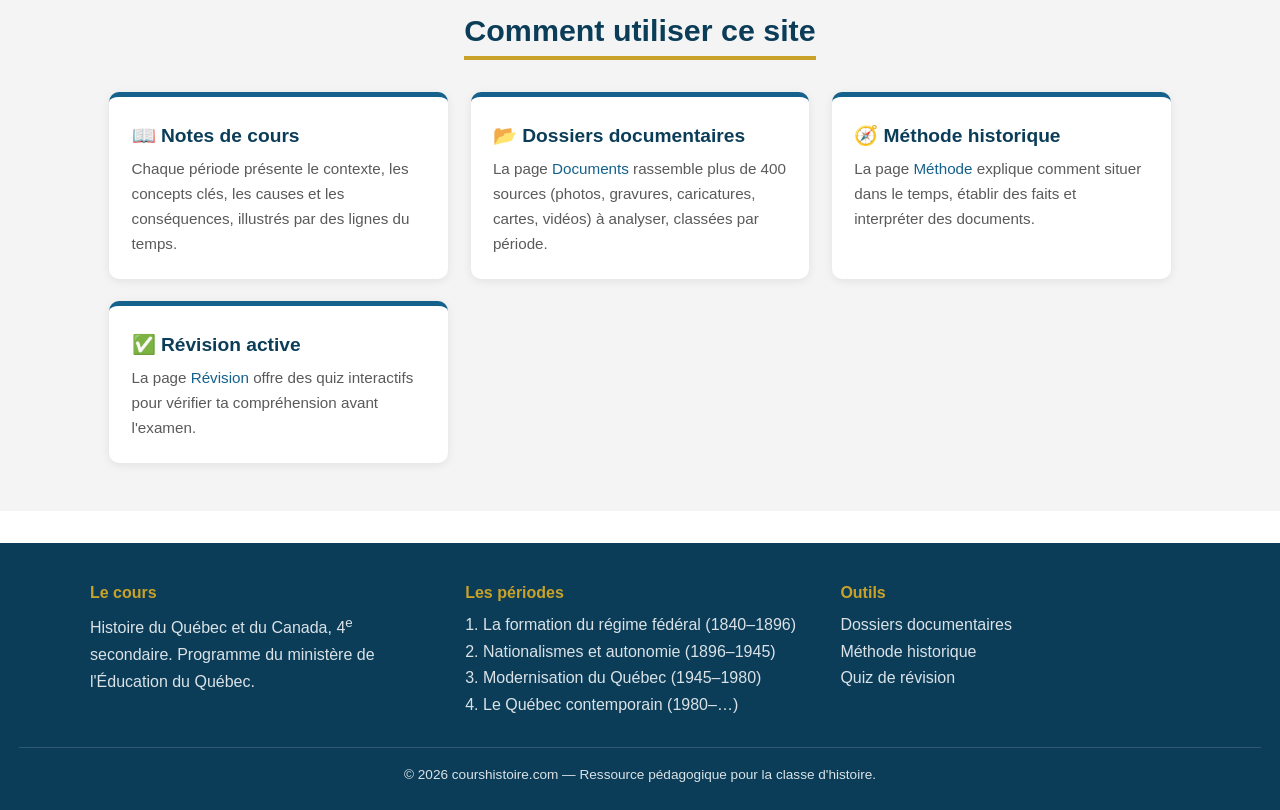
==== commit ac35bfc9: "Étape 10 : bannières illustrées (générées par IA, identifiées comme telles) Cinq illustrations d'amb" ====
--- a/index.html
+++ b/index.html
@@ -5,9 +5,15 @@
   <meta name="viewport" content="width=device-width, initial-scale=1.0" />
   <title>Histoire du Québec et du Canada — Secondaire 4</title>
   <meta name="description" content="Site de cours d'Histoire du Québec et du Canada de 4e secondaire : les quatre périodes de 1840 à aujourd'hui, notes de cours, lignes du temps et quiz de révision." />
+  <meta property="og:title" content="Histoire du Québec et du Canada — Secondaire 4" />
+  <meta property="og:description" content="Site de cours d'Histoire du Québec et du Canada de 4e secondaire : les quatre périodes de 1840 à aujourd'hui, notes de cours, lignes du temps et quiz de révision." />
+  <meta property="og:type" content="website" />
+  <meta property="og:locale" content="fr_CA" />
+  <link rel="icon" type="image/svg+xml" href="images/favicon.svg" />
   <link rel="stylesheet" href="css/style.css" />
 </head>
 <body>
+  <a class="evitement" href="#contenu-principal">Aller au contenu</a>
   <header class="site-header">
     <nav class="barre-nav" aria-label="Navigation principale">
       <a href="index.html" class="logo">
@@ -28,7 +34,7 @@
     </nav>
   </header>
 
-  <main>
+  <main id="contenu-principal">
     <section class="hero">
       <div class="contenu">
         <h1>Histoire du Québec et du Canada</h1>
@@ -47,6 +53,7 @@
 
         <div class="grille-periodes">
           <article class="carte-periode">
+            <img class="vignette-periode" src="images/bannieres/periode-1.webp" alt="" loading="lazy" width="1600" height="600" />
             <div class="corps">
               <span class="numero">Période 1</span>
               <h3>La formation du régime fédéral canadien</h3>
@@ -57,6 +64,7 @@
           </article>
 
           <article class="carte-periode">
+            <img class="vignette-periode" src="images/bannieres/periode-2.webp" alt="" loading="lazy" width="1600" height="600" />
             <div class="corps">
               <span class="numero">Période 2</span>
               <h3>Les nationalismes et l'autonomie du Canada</h3>
@@ -67,6 +75,7 @@
           </article>
 
           <article class="carte-periode">
+            <img class="vignette-periode" src="images/bannieres/periode-3.webp" alt="" loading="lazy" width="1600" height="600" />
             <div class="corps">
               <span class="numero">Période 3</span>
               <h3>La modernisation du Québec et la Révolution tranquille</h3>
@@ -77,6 +86,7 @@
           </article>
 
           <article class="carte-periode">
+            <img class="vignette-periode" src="images/bannieres/periode-4.webp" alt="" loading="lazy" width="1600" height="600" />
             <div class="corps">
               <span class="numero">Période 4</span>
               <h3>Les choix de société dans le Québec contemporain</h3>
--- a/css/style.css
+++ b/css/style.css
@@ -146,7 +146,7 @@
 /* ---------- Bannière / hero ---------- */
 .hero {
   background: linear-gradient(135deg, rgba(11, 61, 89, 0.92), rgba(20, 97, 140, 0.85)),
-    url("../images/hero.svg") center/cover no-repeat;
+    url("../images/bannieres/accueil.webp") center/cover no-repeat;
   color: var(--blanc);
   padding: 4rem 1.2rem;
   text-align: center;
@@ -588,6 +588,60 @@
   font-size: 0.9rem;
   color: var(--gris);
   min-height: 1.2rem;
+}
+
+/* Tableau de bord d'une série de questions (score, progression) */
+.quiz-tableau {
+  background: var(--bleu-clair);
+  border-radius: var(--rayon);
+  padding: 0.9rem 1.2rem;
+  margin: 1.5rem 0 -0.8rem;
+  display: flex;
+  flex-wrap: wrap;
+  align-items: center;
+  gap: 0.6rem 1rem;
+}
+
+.quiz-jauge {
+  flex: 1 1 180px;
+  height: 10px;
+  background: var(--blanc);
+  border-radius: 5px;
+  overflow: hidden;
+}
+
+.quiz-jauge-remplie {
+  display: block;
+  height: 100%;
+  width: 0;
+  background: var(--bleu);
+  border-radius: 5px;
+  transition: width var(--transition);
+}
+
+.quiz-etat {
+  flex: 2 1 260px;
+  font-size: 0.9rem;
+  color: var(--bleu-fonce);
+  margin: 0;
+}
+
+.btn-recommencer {
+  background: var(--blanc);
+  border: 2px solid var(--bleu);
+  color: var(--bleu);
+  border-radius: 8px;
+  padding: 0.4rem 0.9rem;
+  font-size: 0.85rem;
+  font-weight: 700;
+  cursor: pointer;
+  font-family: inherit;
+  transition: var(--transition);
+}
+
+.btn-recommencer:hover {
+  background: var(--bleu);
+  color: var(--blanc);
 }
 
 /* ---------- Pied de page ---------- */
@@ -935,3 +989,568 @@
     columns: 1;
   }
 }
+
+/* ===================================================================
+   « Fiches OI » — recréation web de la Boîte à OI (page Méthode)
+   =================================================================== */
+.oi-fiche {
+  border: 2px solid var(--bleu-fonce);
+  border-radius: var(--rayon);
+  margin: 1.4rem 0 2.2rem;
+  overflow: hidden;
+  background: var(--blanc);
+}
+
+.oi-fiche .oi-entete {
+  background: var(--bleu-fonce);
+  color: var(--blanc);
+  padding: 0.7rem 1.1rem;
+  display: flex;
+  align-items: center;
+  gap: 0.6rem;
+}
+
+.oi-fiche .oi-entete .pastille {
+  background: var(--or);
+  color: var(--bleu-fonce);
+  font-weight: 800;
+  border-radius: 50%;
+  width: 30px;
+  height: 30px;
+  display: grid;
+  place-items: center;
+  flex: 0 0 auto;
+}
+
+.oi-fiche .oi-entete h3 {
+  color: var(--blanc);
+  font-size: 1.15rem;
+  margin: 0;
+  text-transform: uppercase;
+  letter-spacing: 0.5px;
+}
+
+.oi-fiche .oi-corps {
+  padding: 1.1rem 1.2rem;
+}
+
+/* Annotation surlignée (le « truc ») */
+.oi-annot {
+  display: inline-block;
+  background: #fff3a8;
+  color: #5a4b00;
+  font-style: italic;
+  font-weight: 600;
+  padding: 0.15rem 0.6rem;
+  border-radius: 4px;
+  margin-bottom: 0.5rem;
+}
+
+.oi-annot::before {
+  content: "✎ ";
+}
+
+/* Question d'exemple avec code couleur */
+.oi-question {
+  font-size: 1.05rem;
+  line-height: 1.7;
+  margin: 0.3rem 0 1rem;
+}
+
+.oi-question .garde {
+  color: var(--gris-fonce);
+}
+
+.oi-question .retire {
+  color: #b03030;
+  text-decoration: line-through;
+  text-decoration-thickness: 2px;
+}
+
+.oi-question .cle {
+  color: var(--bleu);
+  font-weight: 700;
+}
+
+/* La « recette » : chips numérotées reliées par des + */
+.recette {
+  display: flex;
+  flex-wrap: wrap;
+  align-items: stretch;
+  gap: 0.5rem;
+  background: var(--gris-clair);
+  border-radius: 8px;
+  padding: 0.9rem;
+  margin: 0.6rem 0 0.4rem;
+}
+
+.recette .chip {
+  position: relative;
+  background: var(--blanc);
+  border: 2px solid var(--bleu);
+  border-radius: 8px;
+  padding: 0.55rem 0.8rem 0.5rem;
+  font-family: "Comic Sans MS", "Segoe Print", "Bradley Hand", cursive;
+  font-size: 0.95rem;
+  color: var(--bleu-fonce);
+  display: flex;
+  align-items: center;
+}
+
+.recette .chip[data-n]::before {
+  content: attr(data-n);
+  position: absolute;
+  top: -10px;
+  left: -10px;
+  background: var(--or);
+  color: var(--bleu-fonce);
+  width: 22px;
+  height: 22px;
+  border-radius: 50%;
+  font-family: inherit;
+  font-weight: 700;
+  font-size: 0.8rem;
+  display: grid;
+  place-items: center;
+  border: 2px solid var(--blanc);
+}
+
+.recette .chip.cle {
+  background: #fff3a8;
+  border-color: var(--or);
+}
+
+.recette .chip.rouge {
+  color: var(--rouge);
+  border-color: var(--rouge);
+}
+
+.recette .plus {
+  align-self: center;
+  font-weight: 800;
+  color: var(--gris);
+  font-size: 1.2rem;
+}
+
+/* Schéma « caractériser » : central + compléments */
+.oi-schema {
+  display: grid;
+  grid-template-columns: repeat(auto-fit, minmax(150px, 1fr));
+  gap: 0.7rem;
+  margin: 0.6rem 0;
+}
+
+.oi-schema .central {
+  grid-column: 1 / -1;
+  background: var(--bleu);
+  color: var(--blanc);
+  text-align: center;
+  font-weight: 700;
+  padding: 0.6rem;
+  border-radius: 8px;
+}
+
+.oi-schema .comp {
+  background: var(--bleu-clair);
+  border: 1px solid #cfe1ee;
+  border-radius: 8px;
+  padding: 0.55rem 0.7rem;
+  font-size: 0.9rem;
+}
+
+.oi-schema .comp .aspect {
+  display: block;
+  font-size: 0.72rem;
+  text-transform: uppercase;
+  letter-spacing: 0.5px;
+  color: var(--gris);
+}
+
+/* Réponse modèle dans une fiche OI */
+.oi-fiche .reponse-modele {
+  margin-top: 0.9rem;
+}
+
+/* Lien « pratique » vers un document de la banque */
+.oi-pratique {
+  margin-top: 0.9rem;
+  font-size: 0.9rem;
+}
+
+.oi-pratique a {
+  font-weight: 700;
+}
+
+/* ---------- Rétroaction par réponse (quiz OI) ---------- */
+.options button .pourquoi {
+  display: none;
+}
+
+.question .feedback {
+  margin-top: 0.7rem;
+  border-radius: 8px;
+  padding: 0.7rem 0.9rem;
+  font-size: 0.92rem;
+  display: none;
+}
+
+.question .feedback.montre {
+  display: block;
+}
+
+.question .feedback.bonne {
+  background: #e3f3e6;
+  border-left: 5px solid #2e7d32;
+  color: #1b5e20;
+}
+
+.question .feedback.mauvaise {
+  background: #fbeaea;
+  border-left: 5px solid var(--rouge);
+  color: #6f1a1d;
+}
+
+.oi-tag {
+  display: inline-block;
+  background: var(--bleu-clair);
+  color: var(--bleu-fonce);
+  font-size: 0.72rem;
+  font-weight: 700;
+  text-transform: uppercase;
+  letter-spacing: 0.5px;
+  padding: 0.15rem 0.5rem;
+  border-radius: 4px;
+  margin-bottom: 0.4rem;
+}
+
+/* Document associé à une question de quiz */
+.q-doc {
+  margin: 0.5rem 0 0.8rem;
+  border: 1px solid #e3e3e3;
+  border-radius: 8px;
+  overflow: hidden;
+  background: #11314a;
+}
+
+.q-doc img {
+  width: 100%;
+  max-height: 260px;
+  object-fit: contain;
+  background: #11314a;
+  display: block;
+}
+
+.q-doc figcaption {
+  background: var(--blanc);
+  font-size: 0.78rem;
+  color: var(--gris);
+  font-style: italic;
+  padding: 0.45rem 0.7rem;
+}
+
+/* ---------- Recherche dans la banque de documents ---------- */
+.barre-recherche {
+  display: flex;
+  flex-wrap: wrap;
+  align-items: center;
+  gap: 0.6rem 1rem;
+  background: var(--blanc);
+  border-radius: var(--rayon);
+  box-shadow: var(--ombre);
+  padding: 0.9rem 1.2rem;
+  margin: 1.5rem 0;
+}
+
+.barre-recherche input[type="search"] {
+  flex: 2 1 240px;
+  border: 2px solid var(--bleu-clair);
+  border-radius: 8px;
+  padding: 0.55rem 0.9rem;
+  font-size: 0.95rem;
+  font-family: inherit;
+  transition: var(--transition);
+}
+
+.barre-recherche input[type="search"]:focus {
+  outline: none;
+  border-color: var(--bleu);
+}
+
+.barre-recherche select {
+  flex: 1 1 200px;
+  border: 2px solid var(--bleu-clair);
+  border-radius: 8px;
+  padding: 0.55rem 0.6rem;
+  font-size: 0.9rem;
+  font-family: inherit;
+  background: var(--blanc);
+  color: var(--gris-fonce);
+}
+
+.compte-resultats {
+  font-size: 0.85rem;
+  color: var(--gris);
+  min-width: 10rem;
+}
+
+/* ---------- Visionneuse d'images (lightbox) ---------- */
+.visionneuse {
+  position: fixed;
+  inset: 0;
+  z-index: 200;
+  background: rgba(11, 33, 47, 0.92);
+  display: none;
+  align-items: center;
+  justify-content: center;
+  gap: 0.6rem;
+  padding: 1rem;
+}
+
+.visionneuse.ouverte {
+  display: flex;
+}
+
+.visionneuse figure {
+  max-width: min(1000px, 88vw);
+  max-height: 92vh;
+  display: flex;
+  flex-direction: column;
+  align-items: center;
+  gap: 0.6rem;
+}
+
+.visionneuse img {
+  max-width: 100%;
+  max-height: 78vh;
+  object-fit: contain;
+  border-radius: 6px;
+  background: var(--blanc);
+}
+
+.visionneuse figcaption {
+  color: #dbe9f3;
+  font-size: 0.85rem;
+  text-align: center;
+  max-width: 60ch;
+}
+
+.visionneuse button {
+  background: rgba(255, 255, 255, 0.12);
+  border: none;
+  color: var(--blanc);
+  font-size: 1.6rem;
+  line-height: 1;
+  border-radius: 50%;
+  width: 2.6rem;
+  height: 2.6rem;
+  cursor: pointer;
+  transition: var(--transition);
+  flex-shrink: 0;
+}
+
+.visionneuse button:hover:not(:disabled),
+.visionneuse button:focus-visible {
+  background: rgba(255, 255, 255, 0.3);
+}
+
+.visionneuse button:disabled {
+  opacity: 0.3;
+  cursor: default;
+}
+
+.visionneuse .v-fermer {
+  position: absolute;
+  top: 1rem;
+  right: 1rem;
+}
+
+/* ---------- Réponses longues guidées ---------- */
+.reponse-longue {
+  background: var(--blanc);
+  border-radius: var(--rayon);
+  box-shadow: var(--ombre);
+  border-left: 5px solid var(--or);
+  padding: 1.6rem;
+  margin: 1.5rem 0;
+}
+
+.reponse-longue h3 {
+  margin: 0.5rem 0 0.8rem;
+  font-size: 1.15rem;
+}
+
+.demarche {
+  margin: 0.8rem 0 1rem 1.2rem;
+  font-size: 0.95rem;
+  color: var(--gris-fonce);
+  display: grid;
+  gap: 0.35rem;
+}
+
+.reponse-modele {
+  background: var(--bleu-clair);
+  border-radius: 8px;
+  padding: 0.7rem 1rem;
+}
+
+.reponse-modele summary {
+  cursor: pointer;
+  font-weight: 700;
+  color: var(--bleu-fonce);
+}
+
+.reponse-modele[open] summary {
+  margin-bottom: 0.6rem;
+}
+
+.reponse-modele p {
+  font-size: 0.95rem;
+}
+
+/* ---------- Impression (réviser sur papier) ---------- */
+@media print {
+  .site-header,
+  .site-footer,
+  .btn-menu,
+  .nav-periodes,
+  .quiz-tableau,
+  .barre-recherche,
+  .btn,
+  .btn-secondaire {
+    display: none !important;
+  }
+
+  body {
+    color: #000;
+  }
+
+  .entete-periode,
+  .quiz,
+  .reponse-longue,
+  .encadre {
+    box-shadow: none;
+    border: 1px solid #bbb;
+    color: #000;
+  }
+
+  .entete-periode {
+    background: none;
+  }
+
+  .entete-periode h1,
+  .entete-periode .annees,
+  .fil-ariane,
+  .fil-ariane a {
+    color: #000;
+    background: none;
+  }
+
+  /* Montrer les réponses modèles à l'impression */
+  .reponse-modele,
+  .reponse-modele[open] {
+    display: block;
+  }
+
+  details.reponse-modele summary {
+    display: none;
+  }
+
+  details.reponse-modele > *:not(summary) {
+    display: block !important;
+  }
+
+  .layout-cours {
+    display: block;
+  }
+
+  .sommaire {
+    display: none;
+  }
+
+  a[href^="http"]::after {
+    content: " (" attr(href) ")";
+    font-size: 0.75em;
+    color: #555;
+  }
+}
+
+/* ---------- Accessibilité ---------- */
+.evitement {
+  position: absolute;
+  left: -9999px;
+  top: 0;
+  z-index: 300;
+  background: var(--or);
+  color: var(--bleu-fonce);
+  font-weight: 700;
+  padding: 0.7rem 1.2rem;
+  border-radius: 0 0 8px 0;
+}
+
+.evitement:focus {
+  left: 0;
+}
+
+a:focus-visible,
+button:focus-visible,
+input:focus-visible,
+select:focus-visible,
+summary:focus-visible {
+  outline: 3px solid var(--or);
+  outline-offset: 2px;
+}
+
+@media (prefers-reduced-motion: reduce) {
+  html {
+    scroll-behavior: auto;
+  }
+
+  *,
+  *::before,
+  *::after {
+    transition: none !important;
+    animation: none !important;
+  }
+}
+
+/* Rappel de recette au-dessus de chaque série d'OI */
+.rappel-recette {
+  background: var(--gris-clair);
+  border-left: 4px solid var(--or);
+  border-radius: 0 8px 8px 0;
+  padding: 0.6rem 1rem;
+  font-size: 0.9rem;
+  margin-top: 0.6rem;
+}
+
+/* ---------- Bannières illustrées ---------- */
+.banniere-periode {
+  max-width: var(--largeur-max);
+  margin: 0 auto;
+  padding: 0 1.2rem;
+}
+
+.banniere-periode img {
+  width: 100%;
+  border-radius: 0 0 var(--rayon) var(--rayon);
+  box-shadow: var(--ombre);
+}
+
+.banniere-periode figcaption {
+  font-size: 0.75rem;
+  color: var(--gris);
+  text-align: right;
+  padding: 0.3rem 0.2rem 0;
+}
+
+.carte-periode .vignette-periode {
+  width: 100%;
+  aspect-ratio: 8 / 3;
+  object-fit: cover;
+}
+
+@media print {
+  .banniere-periode {
+    display: none;
+  }
+}
